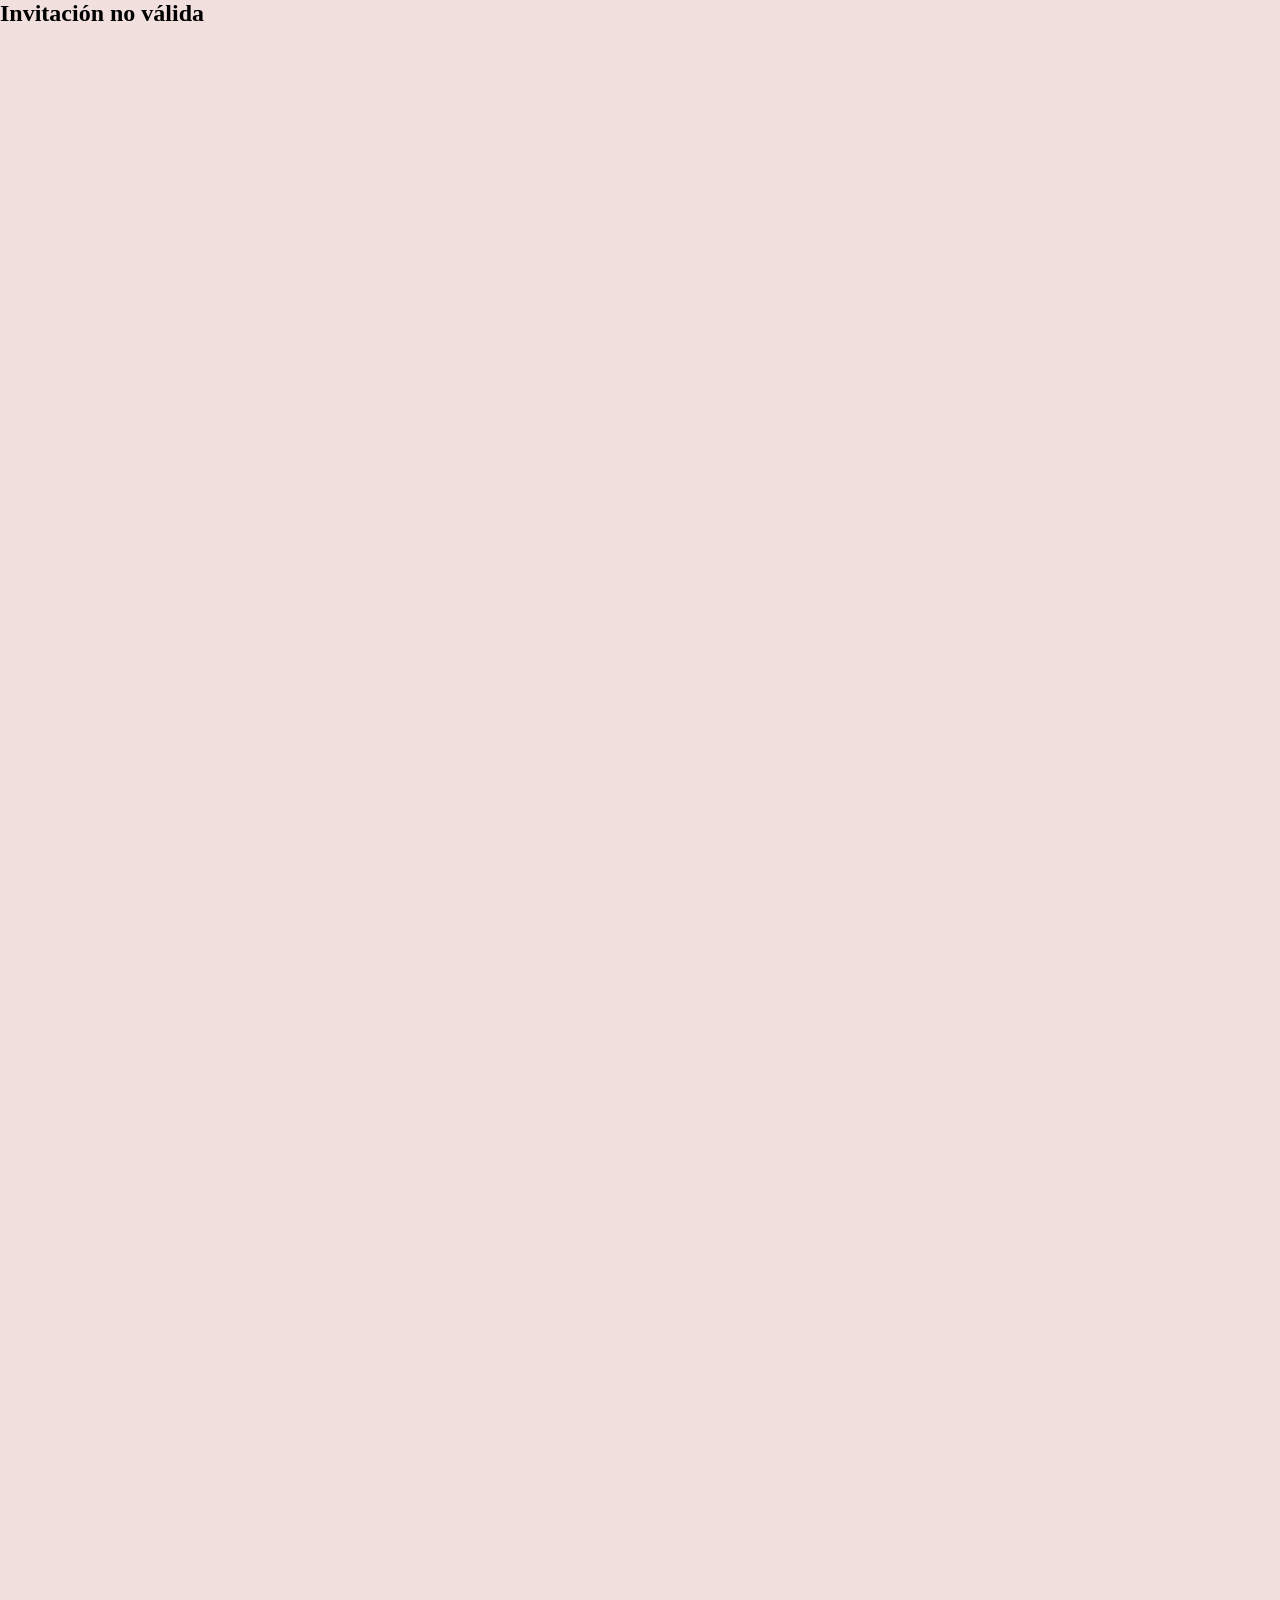
==== index.html @ b65ca032 "Se agrega un widget de musica" ====
<!DOCTYPE html>
<html lang="es">

<head>
    <meta charset="UTF-8" />
    <meta name="viewport" content="width=device-width, initial-scale=1.0" />
    <meta property="og:title" content="Invitación XV Años Natalia 💚">
    <meta property="og:description" content="Acompáñanos a celebrar mis XV años. Confirma tu asistencia aquí ✨">
    <meta property="og:image" content="https://gonther23.github.io/Invitacion/assets/preview.jpg">
    <meta property="og:url" content="https://gonther23.github.io/Invitacion/index.html">
    <meta property="og:type" content="website">


    <title>Mis XV Años</title>

    <!-- Google Fonts -->
    <link rel="preconnect" href="https://fonts.googleapis.com">
    <link rel="preconnect" href="https://fonts.gstatic.com" crossorigin>
    <link
        href="https://fonts.googleapis.com/css2?family=Cormorant+Garamond:ital,wght@0,400;0,500;0,600;1,400;1,500&family=Montserrat:wght@300;400;500;600&display=swap"
        rel="stylesheet">

    <link rel="stylesheet" href="styles.css">
</head>

<body>

    <!-- HERO -->
    <section class="hero">
        <div class="flower flower-left"></div>
        <div class="flower flower-right"></div>

        <div class="hero-text">
            <h1>Desliza para abrir</h1>

            <img src="/assets/hand.png" alt="">
        </div>
    </section>
    <section class="photo-section">
        <img src="assets/foto1.jpg" alt="Foto panorámica" class="photo-bg">

        <div class="photo-overlay">
            <h2>XV Años</h2>
            <h3>Natalia M RR</h3>

            <div class="photo-meta">
                <span>11 / 04 / 2026</span>
                <span>09:40 am</span>
            </div>
        </div>
    </section>

    <!--Timer -->
    <section class="countdown-section">
        <h2>Faltan</h2>

        <div class="countdown">
            <div class="time-box">
                <span id="days">00</span>
                <small>Días</small>
            </div>
            <div class="time-box">
                <span id="hours">00</span>
                <small>Horas</small>
            </div>
            <div class="time-box">
                <span id="minutes">00</span>
                <small>Minutos</small>
            </div>
            <div class="time-box">
                <span id="seconds">00</span>
                <small>Segundos</small>
            </div>
        </div>
    </section>

    <section class="parents-section">
        <div class="parents-container">
            <h2>Con amor, tus padres</h2>

            <p class="parents-text">
                Hoy celebramos no solo tus XV años, sino cada paso, cada sonrisa y cada
                sueño que has construido. Nos llena de orgullo verte crecer y convertirte
                en la persona maravillosa que eres.
            </p>

            <p class="parents-text">
                Que este día esté lleno de alegría, amor y bendiciones, y que siempre
                recuerdes que estaremos a tu lado en cada momento de tu vida.
            </p>

            <div class="parents-sign">
                <span>Con todo nuestro amor</span>
                <strong>Mamá y Papá</strong>
            </div>
        </div>
    </section>
    <section class="gallery-section">
        <h2>Momentos</h2>

        <div class="stack-gallery">
            <img src="assets/foto2.jpg" class="stack-img active">
            <img src="assets/foto3.jpg" class="stack-img">
            <img src="assets/foto4.jpg" class="stack-img">
            <img src="assets/foto3.jpg" class="stack-img">
            <img src="assets/foto4.jpg" class="stack-img">
            <img src="assets/foto3.jpg" class="stack-img">
            <img src="assets/foto4.jpg" class="stack-img">

        </div>
    </section>

    <section class="location-section">
        <h2>Ubicación</h2>

        <div class="location-card">
            <div class="map-container">
                <!-- Google Maps Embed -->
                <iframe src="https://www.google.com/maps?q=17.865524954744586, -92.9316144738265&output=embed"
                    loading="lazy" referrerpolicy="no-referrer-when-downgrade"></iframe>
            </div>

            <div class="location-info">
                <h3>Culto de Accion de Gracias</h3>
                <p>INP Jesus El Pan de Vida</p>
                <span>Direccion #--------</span>

                <a href="https://www.google.com/maps?q=17.865524954744586, -92.9316144738265" target="_blank"
                    class="map-btn">
                    Abrir en Google Maps
                </a>
            </div>
        </div>
    </section>


    <section class="rsvp-section">
        <h2>Confirma tu asistencia</h2>

        <div class="rsvp-card">
            <!-- FORM OCULTO NETLIFY -->
            <!-- FORM OCULTO FORMSPREE -->
            <form id="rsvpForm" name="rsvp" action="https://formspree.io/f/mykkkzjd" method="POST" hidden>

                <input type="hidden" name="invitado" id="invitado">
                <input type="hidden" name="respuesta" id="respuesta">
                <input type="hidden" name="personas" id="personas">
            </form>

            <div class="rsvp-buttons">
                <button id="btn-si" type="button">
                    Confirmar asistencia
                </button>

                <button id="btn-menos" type="button">
                    Asistiré con menos personas
                </button>

                <!-- SELECT -->
                <div class="rsvp-select" id="selectBox">
                    <p>¿Cuántas personas asistirán?</p>
                    <select id="selectPersonas"></select>
                    <button id="btn-confirmar-menor" type="button">
                        Confirmar
                    </button>
                </div>

                <button id="btn-no" type="button">
                    No asistiré
                </button>

                <p class="rsvp-thanks" id="thanksMsg">
                    Gracias, tu respuesta ha sido registrada 💚
                </p>
                <p class="rsvp-locked" id="lockedMsg">
                    Esta invitación ya fue respondida 💌
                    ¡Gracias por confirmarnos!
                </p>

            </div>
        </div>
    </section>


    <script src="main.js">
        console.log(form);
    </script>
</body>


</html>
---- styles.css ----
/* RESET */
* {
  margin: 0;
  padding: 0;
  box-sizing: border-box;
}
html,
body {
  overflow-x: hidden;
}
body {
  min-height: 200vh;
  background-color: #f1e0dd;
}

/* =========================
   HERO
========================= */
.hero {
  position: relative;
  width: 100%;
  height: 100vh;
  overflow: hidden;
}

/* TEXTO HERO */
.hero-text {
  position: fixed;
  top: 50%;
  left: 50%;
  transform: translate(-50%, -50%);
  text-align: center;

  color: #3f3e3b;
  z-index: 10;

  animation: floatText 2s ease-in-out infinite;
  will-change: transform, opacity;
  transition: opacity 0.6s ease, transform 0.6s ease;
}

.hero-text h1 {
  font-family: "Cormorant Garamond", serif;
  font-size: clamp(3rem, 6vw, 6rem);
  font-weight: 500;
}

.hero-text p {
  font-family: "Montserrat", sans-serif;
  letter-spacing: 0.25em;
  margin-top: 0.5rem;
}

.hero-text img {
  height: 70px;
  margin-top: 1rem;
  transform: rotate(-90deg);
  opacity: 0.7;
}
.hero-text.hide {
  opacity: 0;
  transform: translate(-50%, -60%);
  pointer-events: none;
}

/* ANIMACIÓN FLOTANTE */
@keyframes floatText {
  0% {
    transform: translate(-50%, -52%);
  }
  50% {
    transform: translate(-50%, -48%);
  }
  100% {
    transform: translate(-50%, -52%);
  }
}

/* =========================
   FLORES
========================= */
.flower {
  position: fixed;
  top: 0;
  height: 100vh;
  width: 65%;

  background-repeat: no-repeat;
  background-size: cover;
}

.flower-left {
  left: 0;
  background-image: url("assets/flowers-left1.png");
  background-position: right center;
}

.flower-right {
  right: 0;
  background-image: url("assets/flowers-right1.png");
  background-position: left center;
}

/* RESPONSIVE FLORES */
@media (max-width: 768px) {
  .flower {
    width: 90%;
  }
}

@media (max-width: 480px) {
  .flower {
    width: 120%;
  }
}

/* =========================
   SECCIÓN FOTO PANORÁMICA
========================= */
.photo-section {
  position: relative;
  width: 100%;
  height: 90vh; /* controla qué tan grande se ve */
  margin: 6rem 0; /* margen arriba y abajo */
  overflow: hidden;
  z-index: -1;
}

/* IMAGEN ATRÁS */
.photo-bg {
  position: relative;
  width: 100%;
  height: 100%;
  display: block;
  z-index: -1;
  object-fit: cover; /* 🔑 se recorta sin deformarse */
  object-position: center top; /* puedes cambiar a top, bottom */
}

/* OVERLAY OSCURO (opcional, se activa con scroll) */
.photo-section::after {
  content: "";
  position: absolute;
  inset: 0;
  background: rgba(0, 0, 0, 0.35);
  opacity: 0;
  transition: opacity 0.8s ease;
}

.photo-section.active::after {
  opacity: 1;
}

/* TEXTO ENCIMA */
.photo-overlay {
  position: absolute;
  top: 12%;
  left: 50%;
  transform: translate(-50%, 20px);

  text-align: center;
  color: #fff;
  z-index: 2;

  opacity: 0;
  transition: opacity 0.8s ease, transform 0.8s ease;
}

/* ACTIVO CON SCROLL */
.photo-overlay.show {
  opacity: 1;
  transform: translate(-50%, 0);
}

/* ESTILOS TEXTO FOTO */
.photo-overlay h2 {
  font-family: "Cormorant Garamond", serif;
  font-size: clamp(2.5rem, 5vw, 4rem);
  letter-spacing: 0.15em;
}

.photo-overlay h3 {
  font-family: "Cormorant Garamond", serif;
  font-size: clamp(1.8rem, 4vw, 2.5rem);
  margin-top: 0.5rem;
}

.photo-meta {
  margin-top: 1.2rem;
  font-family: "Montserrat", sans-serif;
  font-size: 0.9rem;
  letter-spacing: 0.3em;

  display: flex;
  gap: 2rem;
  justify-content: center;
}

/* SOMBRA PARA LEGIBILIDAD */
.photo-overlay * {
  text-shadow: 0 4px 20px rgba(0, 0, 0, 0.5);
}

/* RESPONSIVE TEXTO FOTO */
@media (max-width: 768px) {
  .photo-overlay {
    top: 8%;
  }

  .photo-meta {
    flex-direction: column;
    gap: 0.5rem;
  }
}

/*Timer*/

/* =========================
   COUNTDOWN
========================= */
.countdown-section {
  min-height: 30vh;
  padding: 1rem 1rem;

  display: flex;
  flex-direction: column;
  justify-content: center;
  align-items: center;

  background-color: #f1e0dd;
  text-align: center;
}

.countdown-section h2 {
  font-family: "Cormorant Garamond", serif;
  font-size: clamp(2.5rem, 5vw, 4rem);
  margin-bottom: 3rem;
  color: #7a8a3a;
  letter-spacing: 0.2em;
}

/* CONTENEDOR */
.countdown {
  display: flex;
  gap: 2rem;
  flex-wrap: wrap;
  justify-content: center;
}

/* CAJA */
.time-box {
  width: 120px;
  height: 120px;

  border: 1px solid rgba(0, 0, 0, 0.15);
  border-radius: 50%;

  display: flex;
  flex-direction: column;
  justify-content: center;
  align-items: center;

  background: rgba(255, 255, 255, 0.4);
  backdrop-filter: blur(4px);
}

/* NÚMERO */
.time-box span {
  font-family: "Cormorant Garamond", serif;
  font-size: 2.5rem;
  font-weight: 500;
  color: #3d3d3d;
}

/* TEXTO */
.time-box small {
  font-family: "Montserrat", sans-serif;
  font-size: 0.75rem;
  letter-spacing: 0.2em;
  text-transform: uppercase;
  margin-top: 0.3rem;
  color: #555;
}

/* RESPONSIVE */
@media (max-width: 480px) {
  .time-box {
    width: 90px;
    height: 90px;
  }

  .time-box span {
    font-size: 1.8rem;
  }
}

/* =========================
   PALABRAS DE LOS PADRES
========================= */
.parents-section {
  min-height: 80vh;
  padding: 6rem 1.5rem;

  display: flex;
  justify-content: center;
  align-items: center;

  background-color: #f1e0dd;
}

.parents-container {
  max-width: 900px;
  text-align: center;
  transform: translateY(40px);
  transition: opacity 1s ease, transform 1s ease;
}
.parents-container.show {
  opacity: 1;
  transform: translateY(0);
}
/* TÍTULO */
.parents-container h2 {
  font-family: "Cormorant Garamond", serif;
  font-size: clamp(2.8rem, 6vw, 4.2rem);
  font-weight: 500;
  margin-bottom: 3rem;

  color: #7a8a3a;
  letter-spacing: 0.15em;
}

/* TEXTO */
.parents-text {
  font-family: "Cormorant Garamond", serif;
  font-size: clamp(1.4rem, 2.5vw, 1.8rem);
  line-height: 1.7;
  margin-bottom: 2rem;

  color: #3d3d3d;
}

/* FIRMA */
.parents-sign {
  margin-top: 3rem;
  display: flex;
  flex-direction: column;
  gap: 0.5rem;
}

.parents-sign span {
  font-family: "Montserrat", sans-serif;
  font-size: 0.85rem;
  letter-spacing: 0.3em;
  text-transform: uppercase;
  color: #6a6a6a;
}

.parents-sign strong {
  font-family: "Cormorant Garamond", serif;
  font-size: 1.6rem;
  font-weight: 500;
  color: #3d3d3d;
}

/* RESPONSIVE */
@media (max-width: 480px) {
  .parents-section {
    padding: 4rem 1rem;
  }
}

/* =========================
   STACK GALLERY
========================= */
.gallery-section {
  min-height: 100vh;
  padding: 6rem 1rem;
  text-align: center;
  background-color: #f1e0dd;
}

.gallery-section h2 {
  font-family: "Cormorant Garamond", serif;
  font-size: clamp(2.5rem, 5vw, 4rem);
  margin-bottom: 3rem;
  letter-spacing: 0.2em;
  color: #7a8a3a;
}

.stack-gallery {
  position: relative;
  width: min(90vw, 420px);
  height: 70vh;
  margin: auto;
}

/* IMÁGENES APILADAS */
.stack-img {
  position: absolute;
  inset: 0;

  width: 100%;
  height: 100%;
  object-fit: cover;
  border-radius: 20px;

  opacity: 0;
  transform: scale(0.96) translateY(20px);

  transition: transform 0.6s ease, opacity 0.6s ease;
}

/* ACTIVA */
.stack-img.active {
  opacity: 1;
  transform: scale(1) translateY(0);
  z-index: 3;
}

/* SIGUIENTES */
.stack-img.next {
  opacity: 1;
  transform: scale(0.97) translateY(12px);
  z-index: 2;
}

.stack-img.after {
  opacity: 1;
  transform: scale(0.94) translateY(24px);
  z-index: 1;
}

/* RESPONSIVE */
@media (max-width: 480px) {
  .stack-gallery {
    height: 60vh;
  }
}

/* =========================
   POLAROID STACK (FINAL)
========================= */

.stack-gallery {
  position: relative;
  width: min(90vw, 420px);
  height: 70vh;
  margin: auto;
  cursor: grab;

  touch-action: pan-y;
}

/* FOTO POLAROID */
.stack-img {
  position: absolute;
  inset: 0;
  margin: auto;
  width: 100%;
  height: 100%;
  object-fit: cover;
  background: white;
  padding: 14px 14px 40px 14px;
  border-radius: 6px;

  box-shadow: 0 20px 40px rgba(0, 0, 0, 0.25);

  pointer-events: none;

  opacity: 0;
  transform: scale(0.96) translateY(20px);

  transition: transform 0.6s cubic-bezier(0.22, 0.61, 0.36, 1),
    opacity 0.4s ease;

  will-change: transform, opacity;
}

/* ACTIVA */
.stack-img.active {
  opacity: 1;
  z-index: 3;
}

/* DETRÁS */
.stack-img.next {
  opacity: 1;
  z-index: 2;
}

.stack-img.after {
  opacity: 1;
  z-index: 1;
}

/* SALIDA VISUAL (RECORRIDO REAL) */
.stack-img.exit-left {
  transform: translateX(-140vw) rotate(-20deg) scale(0.9);
  opacity: 0;
}

.stack-img.exit-right {
  transform: translateX(140vw) rotate(20deg) scale(0.9);
  opacity: 0;
}

/* CLICK → RECTA */
.stack-img.focused {
  transform: rotate(0deg) scale(0.92) !important;
  z-index: 5;
}
.stack-img.dragging {
  transition: none !important;
}




/*=======Mapa=======*/

/* =========================
   UBICACIÓN
========================= */
.location-section {
  min-height: 100vh;
  padding: 6rem 1.5rem;
  background-color: #f1e0dd;
  text-align: center;
}

.location-section h2 {
  font-family: "Cormorant Garamond", serif;
  font-size: clamp(2.5rem, 5vw, 4rem);
  letter-spacing: 0.2em;
  color: #7a8a3a;
  margin-bottom: 4rem;
}

/* TARJETA */
.location-card {
  max-width: 900px;
  margin: auto;
  background: rgba(255, 255, 255, 0.45);
  backdrop-filter: blur(6px);
  border-radius: 20px;
  overflow: hidden;

  display: grid;
  grid-template-columns: 1fr 1fr;
  box-shadow: 0 20px 50px rgba(0, 0, 0, 0.15);
}

/* MAPA */
.map-container {
  width: 100%;
  height: 100%;
}

.map-container iframe {
  width: 100%;
  height: 100%;
  border: none;
  filter: grayscale(0.15);
}

/* INFO */
.location-info {
  padding: 3rem 2rem;
  text-align: left;
}

.location-info h3 {
  font-family: "Cormorant Garamond", serif;
  font-size: 2.2rem;
  margin-bottom: 1rem;
  color: #3d3d3d;
}

.location-info p {
  font-family: "Montserrat", sans-serif;
  font-size: 1rem;
  letter-spacing: 0.15em;
  margin-bottom: 0.5rem;
  color: #555;
}

.location-info span {
  display: block;
  font-family: "Montserrat", sans-serif;
  font-size: 0.9rem;
  margin-bottom: 2rem;
  color: #6a6a6a;
}

/* BOTÓN */
.map-btn {
  display: inline-block;
  padding: 0.8rem 2rem;
  border: 1px solid #7a8a3a;
  border-radius: 40px;
  font-family: "Montserrat", sans-serif;
  letter-spacing: 0.2em;
  font-size: 0.75rem;
  text-decoration: none;
  color: #7a8a3a;
  transition: all 0.3s ease;
}

.map-btn:hover {
  background-color: #7a8a3a;
  color: #fff;
}

/* RESPONSIVE */
@media (max-width: 768px) {
  .location-card {
    grid-template-columns: 1fr;
  }

  .map-container {
    height: 280px;
  }

  .location-info {
    text-align: center;
  }
}


/* =========================
   RSVP CARD
========================= */

.rsvp-section {
  min-height: 100vh;
  padding: 6rem 1.5rem;
  background-color: #f1e0dd;
  text-align: center;
}

.rsvp-section h2 {
  font-family: "Cormorant Garamond", serif;
  font-size: clamp(2.5rem, 5vw, 4rem);
  letter-spacing: 0.2em;
  color: #7a8a3a;
  margin-bottom: 4rem;
}

.rsvp-card {
  max-width: 420px;
  margin: auto;
  padding: 3rem 2rem;

  background: rgba(255, 255, 255, 0.45);
  backdrop-filter: blur(6px);
  border-radius: 24px;

  box-shadow: 0 20px 50px rgba(0, 0, 0, 0.15);
}

/* =========================
   BOTONES RSVP
========================= */

.rsvp-buttons {
  display: flex;
  flex-direction: column;
  gap: 1.2rem;
}

.rsvp-buttons button,
#btn-confirmar-menor {
  background: transparent;
  border: 1.5px solid #7a8a3a;
  color: #7a8a3a;

  padding: 1rem;
  border-radius: 40px;

  font-family: "Montserrat", sans-serif;
  letter-spacing: 0.2em;
  text-transform: uppercase;
  font-size: 0.75rem;

  cursor: pointer;
  transition: all 0.3s ease;
}

.rsvp-buttons button:hover,
#btn-confirmar-menor:hover {
  background-color: #7a8a3a;
  color: #fff;
}

/* BOTÓN ACTIVO */
#btn-menos.active {
  background-color: #7a8a3a;
  color: #fff;
}

/* OCULTAR BOTONES CUANDO SE ABRE SELECT */
.rsvp-buttons.hide-others #btn-si,
.rsvp-buttons.hide-others #btn-no {
  opacity: 0;
  max-height: 0;
  margin: 0;
  padding: 0;
  pointer-events: none;
  transition: all 0.4s ease;
}

/* =========================
   SELECT DESPLEGABLE RSVP
========================= */

.rsvp-select {
  position: relative;

  max-height: 0;
  margin-top: 0;

  overflow: hidden;
  opacity: 0;
  transform: translateY(-12px);
  pointer-events: none;

  transition:
    max-height 0.6s ease,
    opacity 0.4s ease,
    transform 0.4s ease,
    margin-top 0.4s ease;
    text-align: center;
  text-align-last: center;
    display: none;
  flex-direction: column;
  gap: 1rem;

}

.rsvp-select.show {
  max-height: 240px;
  margin-top: 1.2rem;
  display: flex;
  flex-direction: column;
  gap: 1rem;
  opacity: 1;
  transform: translateY(0);
  pointer-events: auto;
}

/* SELECT ESTILO */
.rsvp-select select {
  width: 100%;
  padding: 0.9rem 1rem;

  font-family: "Montserrat", sans-serif;
  font-size: 0.85rem;
  letter-spacing: 0.15em;
  text-transform: uppercase;

  color: #7a8a3a;
  background-color: transparent;

  border: 1.5px solid #7a8a3a;
  border-radius: 999px;

  outline: none;
  appearance: none;
  cursor: pointer;

  transition: background-color 0.3s ease;
}

.rsvp-select select:focus {
  background-color: rgba(122, 138, 58, 0.08);
}

/* FLECHA PERSONALIZADA */
.rsvp-select::after {
  content: "▾";
  position: absolute;
  right: 1.2rem;
  top: 58%;
  transform: translateY(-50%);
  pointer-events: none;

  color: #7a8a3a;
  font-size: 0.9rem;
}

.rsvp-thanks {
  display: none;
  margin-top: 2rem;

  font-family: "Cormorant Garamond", serif;
  font-size: 1rem;
}





.rsvp-locked {
  display: none;
  margin-top: 2rem;
  font-family: "Cormorant Garamond", serif;
  font-size: 1.1rem;
  color: #7a8a3a;
}
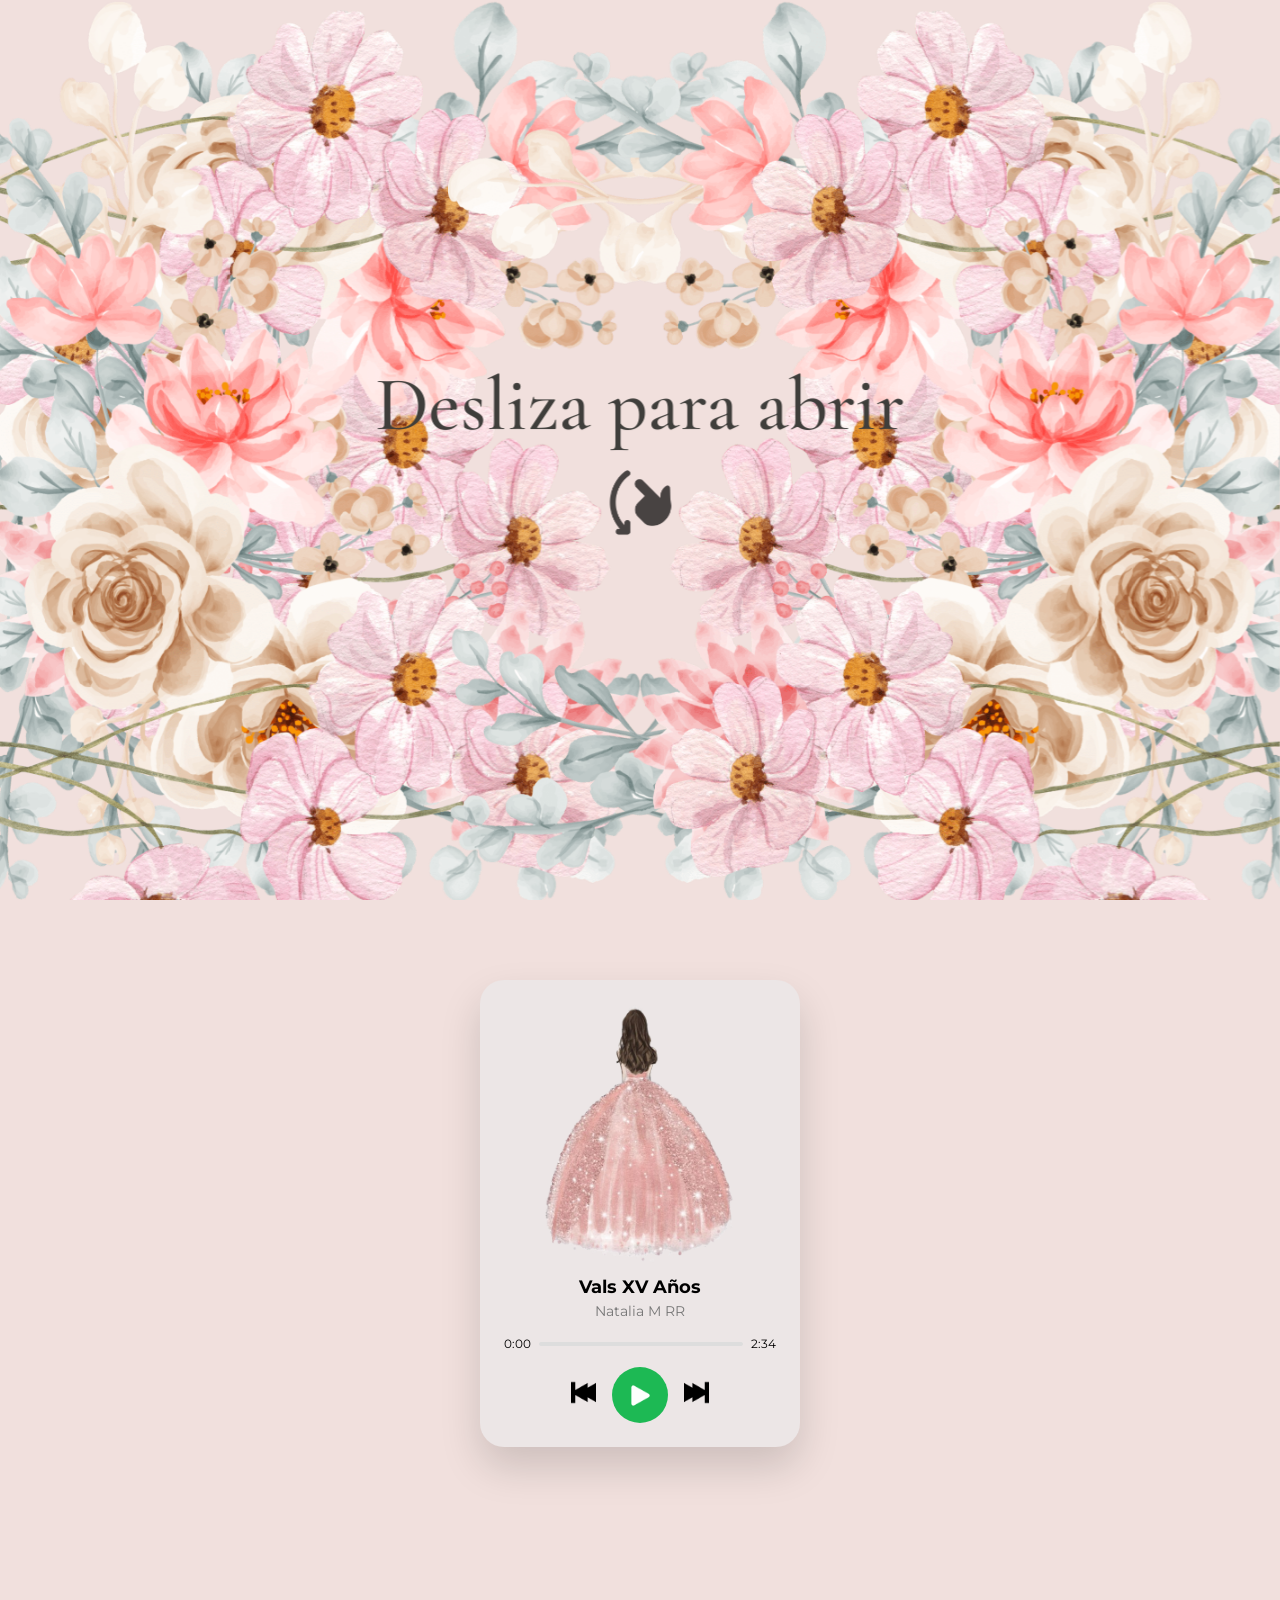
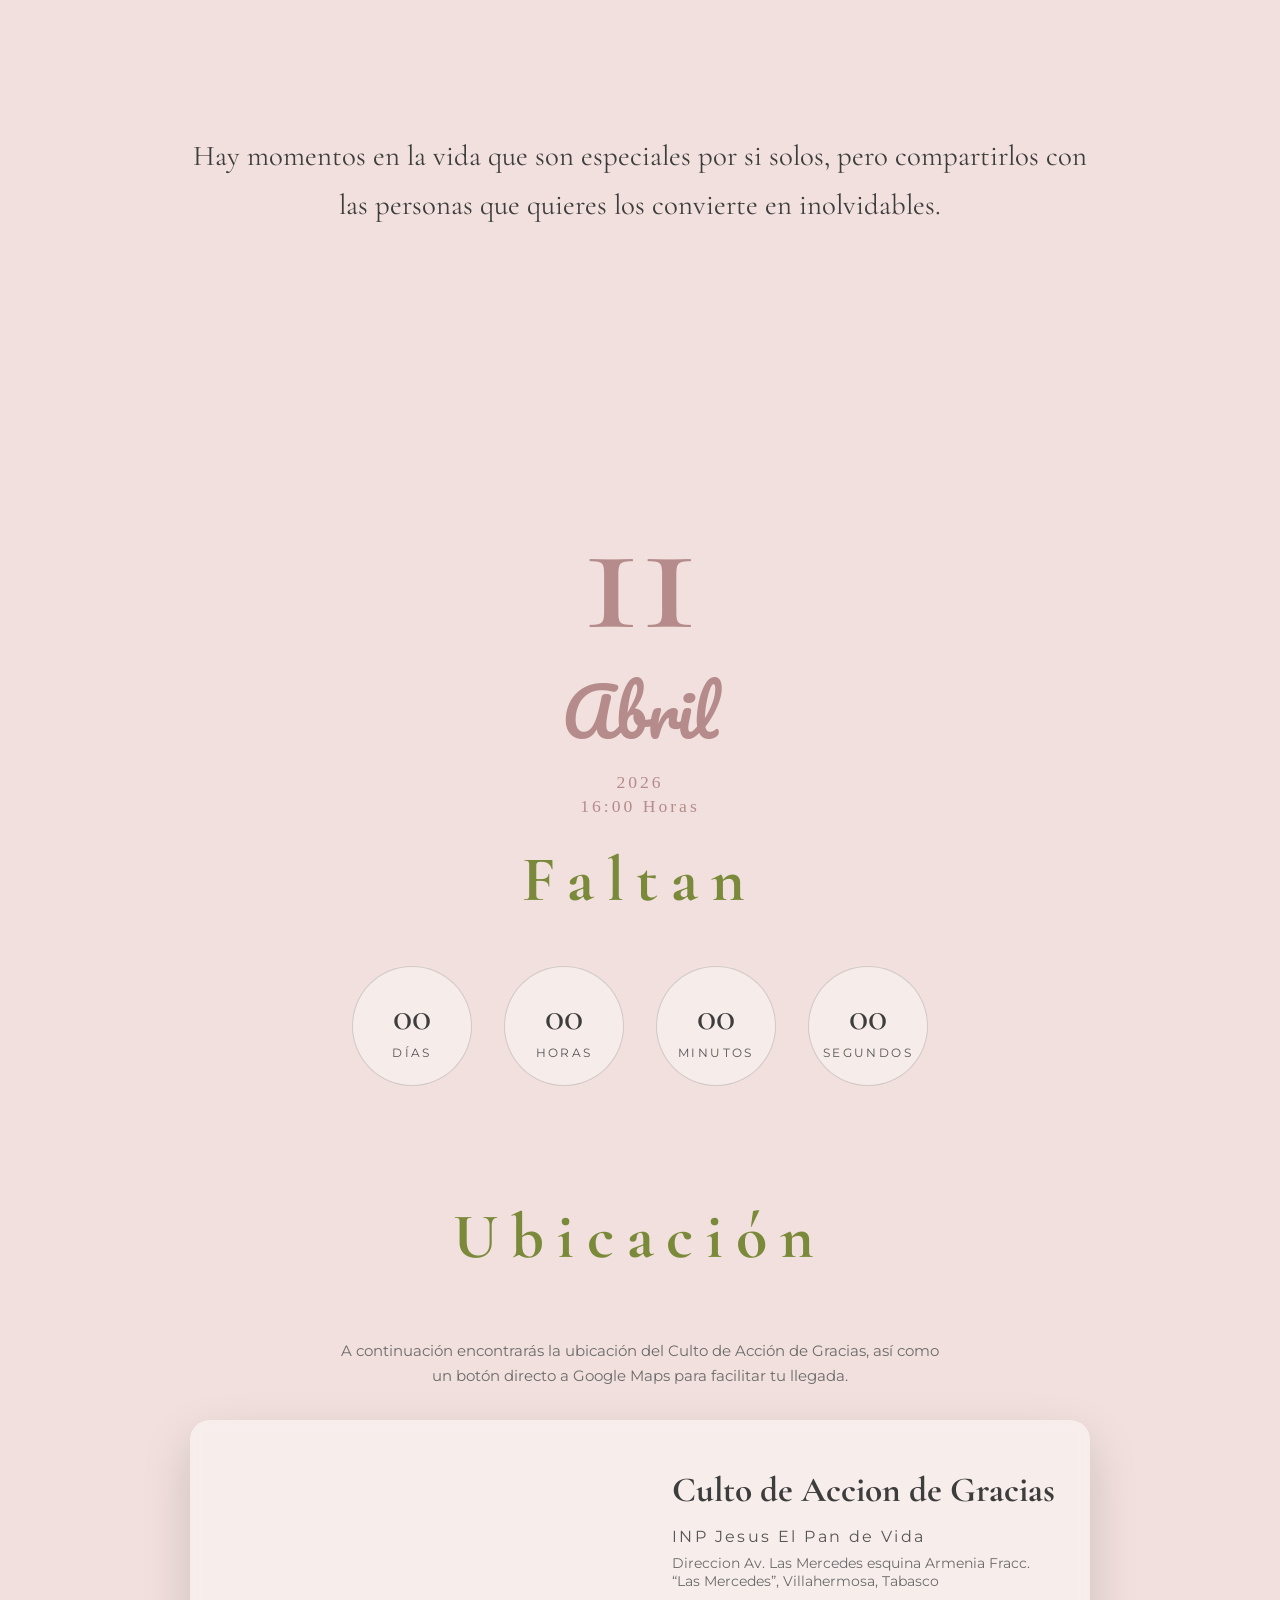
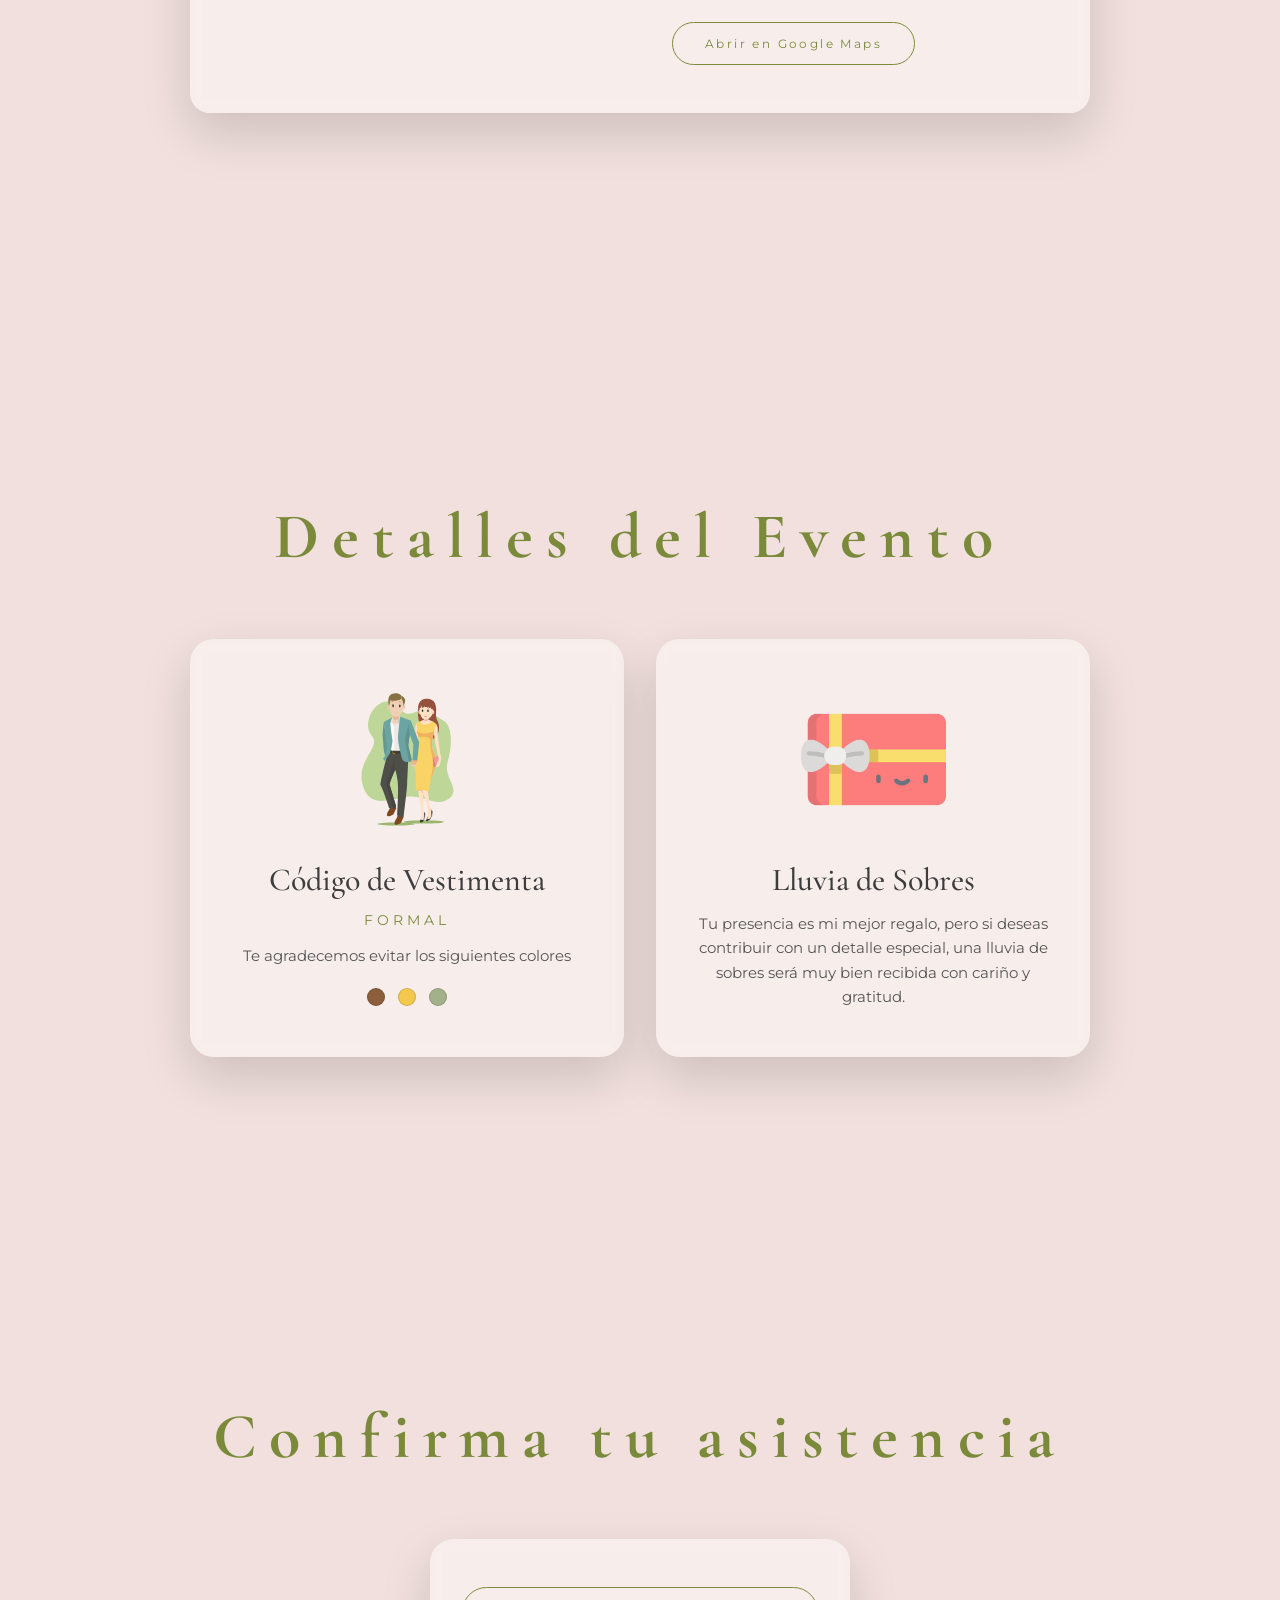
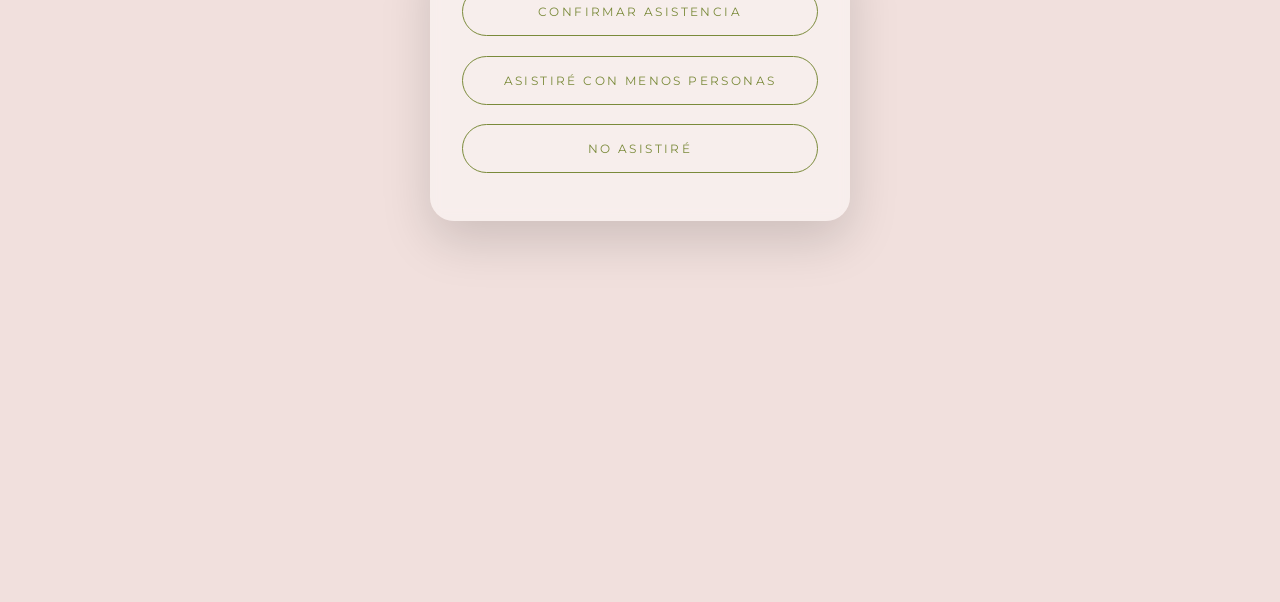
==== commit c3bb2790: "No se que se modifico, estoy cansado jajaja" ====
--- a/index.html
+++ b/index.html
@@ -19,11 +19,12 @@
     <link
         href="https://fonts.googleapis.com/css2?family=Cormorant+Garamond:ital,wght@0,400;0,500;0,600;1,400;1,500&family=Montserrat:wght@300;400;500;600&display=swap"
         rel="stylesheet">
-
+    <link href="https://fonts.googleapis.com/css2?family=Pacifico&display=swap" rel="stylesheet">
     <link rel="stylesheet" href="styles.css">
 </head>
 
 <body>
+
 
     <!-- HERO -->
     <section class="hero">
@@ -32,86 +33,101 @@
 
         <div class="hero-text">
             <h1>Desliza para abrir</h1>
-
-            <img src="/assets/hand.png" alt="">
-        </div>
-    </section>
-    <section class="photo-section">
-        <img src="assets/foto1.jpg" alt="Foto panorámica" class="photo-bg">
-
-        <div class="photo-overlay">
-            <h2>XV Años</h2>
-            <h3>Natalia M RR</h3>
-
-            <div class="photo-meta">
-                <span>11 / 04 / 2026</span>
-                <span>09:40 am</span>
-            </div>
-        </div>
-    </section>
-
-    <!--Timer -->
-    <section class="countdown-section">
-        <h2>Faltan</h2>
-
-        <div class="countdown">
-            <div class="time-box">
-                <span id="days">00</span>
-                <small>Días</small>
-            </div>
-            <div class="time-box">
-                <span id="hours">00</span>
-                <small>Horas</small>
-            </div>
-            <div class="time-box">
-                <span id="minutes">00</span>
-                <small>Minutos</small>
-            </div>
-            <div class="time-box">
-                <span id="seconds">00</span>
-                <small>Segundos</small>
-            </div>
+            <img src="assets/hand.png" alt="">
+        </div>
+    </section>
+
+    <!-- SPOTIFY CARD -->
+    <section class="spotify-card">
+        <div class="spotify-cover">
+            <img src="assets/CaratulaSpoty.png" alt="Vestido XV">
+        </div>
+
+        <div class="spotify-info">
+            <h3>Vals XV Años</h3>
+            <p>Natalia M RR</p>
+        </div>
+
+        <div class="spotify-progress">
+            <span id="currentTime">0:00</span>
+            <div class="bar">
+                <div class="bar-fill" id="progressBar"></div>
+            </div>
+            <span id="duration">0:00</span>
+        </div>
+
+
+        <div class="spotify-controls">
+            <button type="button">
+                <img src="/assets/back.png" alt="">
+            </button>
+
+            <button id="playBtn" class="play" type="button">
+                <img id="playIcon" src="assets/boton-de-play.png" alt="Play">
+            </button>
+
+            <button type="button"><img src="/assets/saltar.png" alt=""></button>
         </div>
     </section>
 
     <section class="parents-section">
         <div class="parents-container">
+            <!--
             <h2>Con amor, tus padres</h2>
-
+            -->
             <p class="parents-text">
-                Hoy celebramos no solo tus XV años, sino cada paso, cada sonrisa y cada
-                sueño que has construido. Nos llena de orgullo verte crecer y convertirte
-                en la persona maravillosa que eres.
+                Hay momentos en la vida que son especiales por si solos, pero compartirlos con las personas que quieres
+                los convierte en inolvidables.
             </p>
-
-            <p class="parents-text">
-                Que este día esté lleno de alegría, amor y bendiciones, y que siempre
-                recuerdes que estaremos a tu lado en cada momento de tu vida.
-            </p>
-
+            <!--
             <div class="parents-sign">
                 <span>Con todo nuestro amor</span>
                 <strong>Mamá y Papá</strong>
             </div>
-        </div>
-    </section>
-    <section class="gallery-section">
-        <h2>Momentos</h2>
-
-        <div class="stack-gallery">
-            <img src="assets/foto2.jpg" class="stack-img active">
-            <img src="assets/foto3.jpg" class="stack-img">
-            <img src="assets/foto4.jpg" class="stack-img">
-            <img src="assets/foto3.jpg" class="stack-img">
-            <img src="assets/foto4.jpg" class="stack-img">
-            <img src="assets/foto3.jpg" class="stack-img">
-            <img src="assets/foto4.jpg" class="stack-img">
-
-        </div>
-    </section>
+-->
+        </div>
+    </section>
+
+
+    <!--Timer -->
+    <section class="countdown-section">
+        <div class="event-date">
+            <span class="day">11</span>
+            <span class="month">Abril</span>
+            <span class="year">2026</span>
+            <span class="time">16:00 Horas</span>
+        </div>
+        <h2>Faltan</h2>
+
+        <div class="countdown">
+            <div class="time-box">
+                <span id="days">00</span>
+                <small>Días</small>
+            </div>
+            <div class="time-box">
+                <span id="hours">00</span>
+                <small>Horas</small>
+            </div>
+            <div class="time-box">
+                <span id="minutes">00</span>
+                <small>Minutos</small>
+            </div>
+            <div class="time-box">
+                <span id="seconds">00</span>
+                <small>Segundos</small>
+            </div>
+        </div>
+    </section>
+
+
 
     <section class="location-section">
         <h2>Ubicación</h2>
+
+        <p class="location-description">
+            A continuación encontrarás la ubicación del Culto de Acción de Gracias,
+            así como un botón directo a Google Maps para facilitar tu llegada.
+        </p>
 
         <div class="location-card">
             <div class="map-container">
@@ -123,7 +139,7 @@
             <div class="location-info">
                 <h3>Culto de Accion de Gracias</h3>
                 <p>INP Jesus El Pan de Vida</p>
-                <span>Direccion #--------</span>
+                <span>Direccion Av. Las Mercedes esquina Armenia Fracc. “Las Mercedes”, Villahermosa, Tabasco</span>
 
                 <a href="https://www.google.com/maps?q=17.865524954744586, -92.9316144738265" target="_blank"
                     class="map-btn">
@@ -132,6 +148,45 @@
             </div>
         </div>
     </section>
+
+
+    <section class="details-section">
+
+        <h2>Detalles del Evento</h2>
+
+        <div class="details-cards">
+
+            <!-- Vestimenta -->
+            <div class="detail-card">
+                <img src="assets/formal.svg" alt="Código de vestimenta">
+                <h3>Código de Vestimenta</h3>
+                <p class="highlight">Formal</p>
+                <p class="note">
+                    Te agradecemos evitar los siguientes colores
+                </p>
+
+                <div class="color-dots">
+                    <span style="background:#8B5E3C"></span>
+                    <span style="background:#F2C94C"></span>
+                    <span style="background:#A3B18A"></span>
+                </div>
+            </div>
+
+            <!-- Regalos -->
+            <div class="detail-card">
+                <img src="assets/tarjeta-de-regalo.png" alt="Regalos">
+                <h3>Lluvia de Sobres</h3>
+                <p class="note">
+                    Tu presencia es mi mejor regalo, pero si deseas contribuir
+                    con un detalle especial, una lluvia de sobres será muy bien
+                    recibida con cariño y gratitud.
+                </p>
+            </div>
+
+        </div>
+    </section>
+
+
 
 
     <section class="rsvp-section">
@@ -180,11 +235,13 @@
             </div>
         </div>
     </section>
-
-
-    <script src="main.js">
-        console.log(form);
+    <audio id="bgMusic" preload="auto">
+        <source src="assets/music/La Valse de LAmour.mp3" type="audio/mp3">
+    </audio>
+
+    <script src="main.js" defer>
     </script>
+
 </body>
 
 
--- a/styles.css
+++ b/styles.css
@@ -115,107 +115,6 @@
 }
 
 /* =========================
-   SECCIÓN FOTO PANORÁMICA
-========================= */
-.photo-section {
-  position: relative;
-  width: 100%;
-  height: 90vh; /* controla qué tan grande se ve */
-  margin: 6rem 0; /* margen arriba y abajo */
-  overflow: hidden;
-  z-index: -1;
-}
-
-/* IMAGEN ATRÁS */
-.photo-bg {
-  position: relative;
-  width: 100%;
-  height: 100%;
-  display: block;
-  z-index: -1;
-  object-fit: cover; /* 🔑 se recorta sin deformarse */
-  object-position: center top; /* puedes cambiar a top, bottom */
-}
-
-/* OVERLAY OSCURO (opcional, se activa con scroll) */
-.photo-section::after {
-  content: "";
-  position: absolute;
-  inset: 0;
-  background: rgba(0, 0, 0, 0.35);
-  opacity: 0;
-  transition: opacity 0.8s ease;
-}
-
-.photo-section.active::after {
-  opacity: 1;
-}
-
-/* TEXTO ENCIMA */
-.photo-overlay {
-  position: absolute;
-  top: 12%;
-  left: 50%;
-  transform: translate(-50%, 20px);
-
-  text-align: center;
-  color: #fff;
-  z-index: 2;
-
-  opacity: 0;
-  transition: opacity 0.8s ease, transform 0.8s ease;
-}
-
-/* ACTIVO CON SCROLL */
-.photo-overlay.show {
-  opacity: 1;
-  transform: translate(-50%, 0);
-}
-
-/* ESTILOS TEXTO FOTO */
-.photo-overlay h2 {
-  font-family: "Cormorant Garamond", serif;
-  font-size: clamp(2.5rem, 5vw, 4rem);
-  letter-spacing: 0.15em;
-}
-
-.photo-overlay h3 {
-  font-family: "Cormorant Garamond", serif;
-  font-size: clamp(1.8rem, 4vw, 2.5rem);
-  margin-top: 0.5rem;
-}
-
-.photo-meta {
-  margin-top: 1.2rem;
-  font-family: "Montserrat", sans-serif;
-  font-size: 0.9rem;
-  letter-spacing: 0.3em;
-
-  display: flex;
-  gap: 2rem;
-  justify-content: center;
-}
-
-/* SOMBRA PARA LEGIBILIDAD */
-.photo-overlay * {
-  text-shadow: 0 4px 20px rgba(0, 0, 0, 0.5);
-}
-
-/* RESPONSIVE TEXTO FOTO */
-@media (max-width: 768px) {
-  .photo-overlay {
-    top: 8%;
-  }
-
-  .photo-meta {
-    flex-direction: column;
-    gap: 0.5rem;
-  }
-}
-
-/*Timer*/
-
-/* =========================
    COUNTDOWN
 ========================= */
 .countdown-section {
@@ -298,8 +197,8 @@
    PALABRAS DE LOS PADRES
 ========================= */
 .parents-section {
-  min-height: 80vh;
-  padding: 6rem 1.5rem;
+  min-height: 60vh;
+  padding: 2rem 1.5rem;
 
   display: flex;
   justify-content: center;
@@ -332,7 +231,7 @@
 /* TEXTO */
 .parents-text {
   font-family: "Cormorant Garamond", serif;
-  font-size: clamp(1.4rem, 2.5vw, 1.8rem);
+  font-size: clamp(1.8rem, 2.5vw, 1.8rem);
   line-height: 1.7;
   margin-bottom: 2rem;
 
@@ -368,151 +267,6 @@
     padding: 4rem 1rem;
   }
 }
-
-/* =========================
-   STACK GALLERY
-========================= */
-.gallery-section {
-  min-height: 100vh;
-  padding: 6rem 1rem;
-  text-align: center;
-  background-color: #f1e0dd;
-}
-
-.gallery-section h2 {
-  font-family: "Cormorant Garamond", serif;
-  font-size: clamp(2.5rem, 5vw, 4rem);
-  margin-bottom: 3rem;
-  letter-spacing: 0.2em;
-  color: #7a8a3a;
-}
-
-.stack-gallery {
-  position: relative;
-  width: min(90vw, 420px);
-  height: 70vh;
-  margin: auto;
-}
-
-/* IMÁGENES APILADAS */
-.stack-img {
-  position: absolute;
-  inset: 0;
-
-  width: 100%;
-  height: 100%;
-  object-fit: cover;
-  border-radius: 20px;
-
-  opacity: 0;
-  transform: scale(0.96) translateY(20px);
-
-  transition: transform 0.6s ease, opacity 0.6s ease;
-}
-
-/* ACTIVA */
-.stack-img.active {
-  opacity: 1;
-  transform: scale(1) translateY(0);
-  z-index: 3;
-}
-
-/* SIGUIENTES */
-.stack-img.next {
-  opacity: 1;
-  transform: scale(0.97) translateY(12px);
-  z-index: 2;
-}
-
-.stack-img.after {
-  opacity: 1;
-  transform: scale(0.94) translateY(24px);
-  z-index: 1;
-}
-
-/* RESPONSIVE */
-@media (max-width: 480px) {
-  .stack-gallery {
-    height: 60vh;
-  }
-}
-
-/* =========================
-   POLAROID STACK (FINAL)
-========================= */
-
-.stack-gallery {
-  position: relative;
-  width: min(90vw, 420px);
-  height: 70vh;
-  margin: auto;
-  cursor: grab;
-
-  touch-action: pan-y;
-}
-
-/* FOTO POLAROID */
-.stack-img {
-  position: absolute;
-  inset: 0;
-  margin: auto;
-  width: 100%;
-  height: 100%;
-  object-fit: cover;
-  background: white;
-  padding: 14px 14px 40px 14px;
-  border-radius: 6px;
-
-  box-shadow: 0 20px 40px rgba(0, 0, 0, 0.25);
-
-  pointer-events: none;
-
-  opacity: 0;
-  transform: scale(0.96) translateY(20px);
-
-  transition: transform 0.6s cubic-bezier(0.22, 0.61, 0.36, 1),
-    opacity 0.4s ease;
-
-  will-change: transform, opacity;
-}
-
-/* ACTIVA */
-.stack-img.active {
-  opacity: 1;
-  z-index: 3;
-}
-
-/* DETRÁS */
-.stack-img.next {
-  opacity: 1;
-  z-index: 2;
-}
-
-.stack-img.after {
-  opacity: 1;
-  z-index: 1;
-}
-
-/* SALIDA VISUAL (RECORRIDO REAL) */
-.stack-img.exit-left {
-  transform: translateX(-140vw) rotate(-20deg) scale(0.9);
-  opacity: 0;
-}
-
-.stack-img.exit-right {
-  transform: translateX(140vw) rotate(20deg) scale(0.9);
-  opacity: 0;
-}
-
-/* CLICK → RECTA */
-.stack-img.focused {
-  transform: rotate(0deg) scale(0.92) !important;
-  z-index: 5;
-}
-.stack-img.dragging {
-  transition: none !important;
-}
-
 
 
 
@@ -791,19 +545,264 @@
 .rsvp-thanks {
   display: none;
   margin-top: 2rem;
-
+  color: #7a8a3a;
   font-family: "Cormorant Garamond", serif;
   font-size: 1rem;
 }
-
 
 
 
 
 .rsvp-locked {
   display: none;
-  margin-top: 2rem;
-  font-family: "Cormorant Garamond", serif;
-  font-size: 1.1rem;
-  color: #7a8a3a;
-}+  text-align: center;
+  margin-top: 20px;
+}
+
+
+
+/*
+potify caratula */
+.spotify-card {
+  width: 320px;
+  margin: 80px auto;
+  padding: 24px;
+  background: #ece6e6;
+  border-radius: 24px;
+  box-shadow: 0 20px 40px rgba(0,0,0,0.15);
+  text-align: center;
+  font-family: 'Montserrat', sans-serif;
+}
+
+/* PNG sin fondo */
+.spotify-cover {
+  width: 100%;
+  height: 260px;
+  display: flex;
+  align-items: center;
+  justify-content: center;
+}
+
+.spotify-cover img {
+  max-height: 100%;
+  max-width: 100%;
+  object-fit: contain;
+}
+
+/* INFO */
+.spotify-info h3 {
+  font-size: 18px;
+  margin: 12px 0 4px;
+}
+
+.spotify-info p {
+  font-size: 14px;
+  color: #777;
+}
+
+/* PROGRESO */
+.spotify-progress {
+  display: flex;
+  align-items: center;
+  gap: 8px;
+  font-size: 12px;
+  margin: 16px 0;
+}
+
+.spotify-progress .bar {
+  flex: 1;
+  height: 4px;
+  background: #ddd;
+  border-radius: 10px;
+  overflow: hidden;
+}
+
+.spotify-progress .bar-fill {
+  width: 0%;
+  height: 100%;
+  background: #1db954;
+}
+
+/* CONTROLES */
+.spotify-controls {
+  display: flex;
+  justify-content: center;
+  align-items: center;
+  gap: 16px;
+}
+
+.spotify-controls button {
+  background: none;
+  border: none;
+  font-size: 18px;
+  cursor: pointer;
+}
+
+.spotify-controls .play {
+  width: 56px;
+  height: 56px;
+  border-radius: 50%;
+  background: #1db954;
+  color: #fff;
+  font-size: 22px;
+  display: flex;
+  align-items: center;
+  justify-content: center;
+}
+
+.event-date {
+    text-align: center;
+    margin-bottom: 1.5rem;
+    color: #b58b8b;
+}
+
+.event-date .day {
+    font-size: 11rem;
+    font-family: 'Cormorant Garamond', serif;
+    font-weight: 600;
+    display: block;
+    line-height: 1;
+}
+
+.event-date .month {
+    font-size: 4.2rem;
+    font-family: 'Pacifico', cursive; /* manuscrita */
+    margin-top: -0.5rem;
+    display: block;
+}
+
+.event-date .year {
+    font-size: 1.1rem;
+    letter-spacing: 3px;
+    margin-top: 0.2rem;
+    display: block;
+}
+.event-date .time{
+    font-size: 1.1rem;
+    letter-spacing: 3px;
+    margin-top: 0.2rem;
+    display: block;
+}
+.location-description {
+    text-align: center;
+    max-width: 600px;
+    margin: 0 auto 2rem;
+    font-family: 'Montserrat', sans-serif;
+    font-size: 0.95rem;
+    line-height: 1.6;
+    color: #6b6b6b;
+}
+
+/* =========================
+   DETALLES DEL EVENTO
+   (Vestimenta & Regalos)
+========================= */
+
+.details-section {
+  min-height: 100vh;
+  padding: 6rem 1.5rem;
+  background-color: #f1e0dd;
+  text-align: center;
+}
+
+.details-section h2 {
+  font-family: "Cormorant Garamond", serif;
+  font-size: clamp(2.5rem, 5vw, 4rem);
+  letter-spacing: 0.2em;
+  color: #7a8a3a;
+  margin-bottom: 4rem;
+}
+
+/* CONTENEDOR TARJETAS */
+.details-cards {
+  max-width: 900px;
+  margin: auto;
+
+  display: grid;
+  grid-template-columns: repeat(auto-fit, minmax(260px, 1fr));
+  gap: 2rem;
+}
+
+/* TARJETA */
+.detail-card {
+  background: rgba(255, 255, 255, 0.45);
+  backdrop-filter: blur(6px);
+  border-radius: 24px;
+  padding: 3rem 2rem;
+
+  box-shadow: 0 20px 50px rgba(0, 0, 0, 0.15);
+}
+
+/* ICONO */
+.detail-card img {
+  width: 145px;
+  margin-bottom: 1.5rem;
+  opacity: 0.9;
+}
+
+/* TÍTULO */
+.detail-card h3 {
+  font-family: "Cormorant Garamond", serif;
+  font-size: 2rem;
+  font-weight: 500;
+  color: #3d3d3d;
+  margin-bottom: 0.8rem;
+}
+
+/* TEXTO PRINCIPAL */
+.detail-card .highlight {
+  font-family: "Montserrat", sans-serif;
+  font-size: 0.85rem;
+  letter-spacing: 0.3em;
+  text-transform: uppercase;
+  color: #7a8a3a;
+  margin-bottom: 1rem;
+}
+
+/* DESCRIPCIÓN */
+.detail-card .note {
+  font-family: "Montserrat", sans-serif;
+  font-size: 0.95rem;
+  line-height: 1.6;
+  color: #555;
+}
+
+/* COLORES PROHIBIDOS */
+.color-dots {
+  display: flex;
+  justify-content: center;
+  gap: 0.8rem;
+  margin-top: 1.2rem;
+}
+
+.color-dots span {
+  width: 18px;
+  height: 18px;
+  border-radius: 50%;
+  border: 1px solid rgba(0,0,0,0.15);
+}
+
+/* RESPONSIVE */
+@media (max-width: 480px) {
+  .detail-card {
+    padding: 2.5rem 1.5rem;
+  }
+
+  .detail-card h3 {
+    font-size: 1.7rem;
+  }
+}
+
+
+
+
+.spotify-controls button {
+  background: none;
+  border: none;
+  cursor: pointer;
+}
+
+.spotify-controls img {
+  width: 25px;
+  height: 25px;
+}
